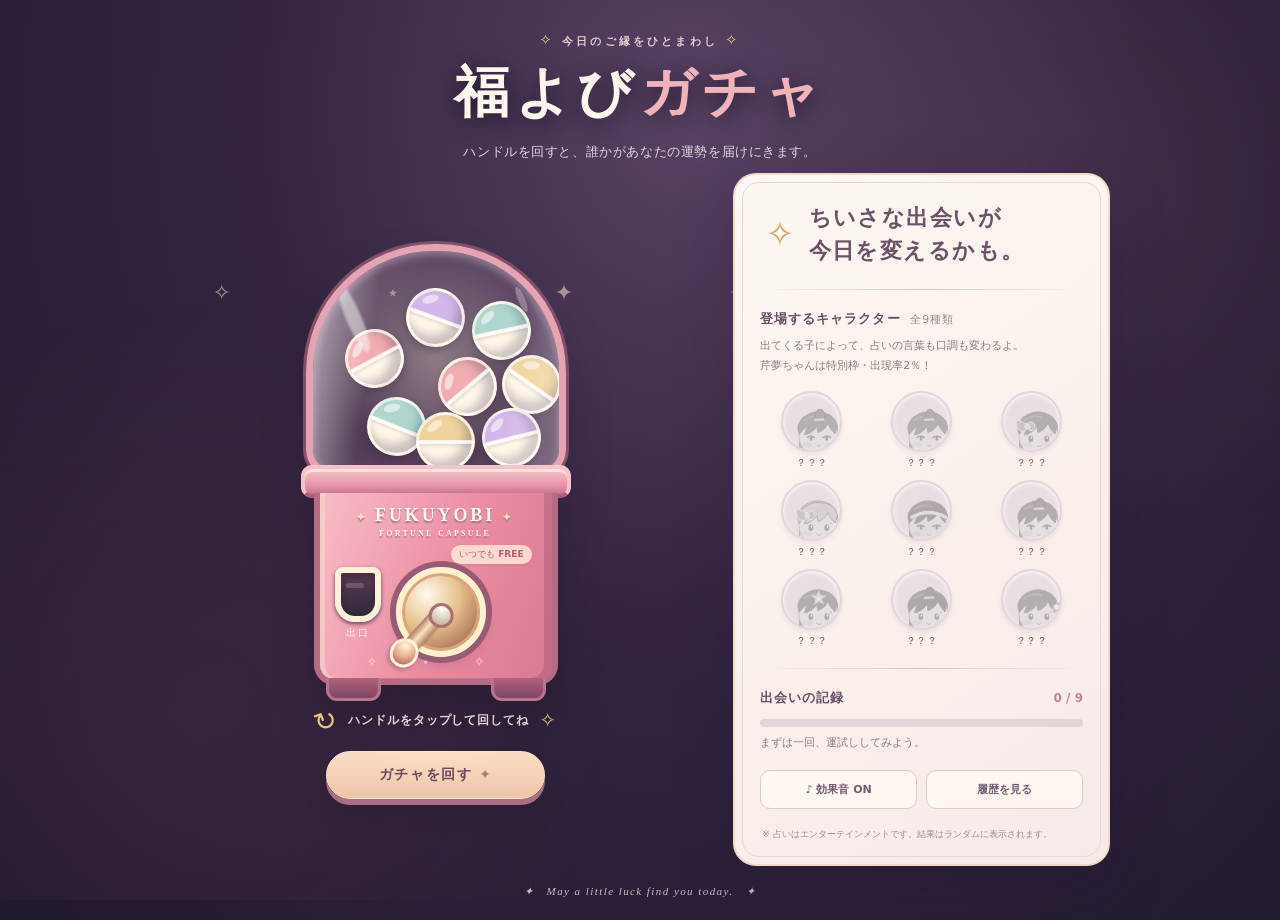
==== fortune-gacha/index.html @ 3b522fbc "Refine Serizawa and Saeki dialogue, and diversify song recommendations" ====
<!doctype html>
<html lang="ja">
<head>
  <meta charset="utf-8">
  <meta name="viewport" content="width=device-width, initial-scale=1, viewport-fit=cover">
  <meta name="theme-color" content="#251b36">
  <meta name="description" content="ハンドルを回して、SDキャラクターから今日の運勢を受け取るガチャ占い。">
  <title>福よびガチャ | SDキャラの占い</title>
  <link rel="stylesheet" href="styles.css?v=4">
  <script defer src="bundle.js?v=5"></script>
</head>
<body>
  <div class="page-glow" aria-hidden="true"></div>
  <main class="app">
    <header class="site-header">
      <p class="eyebrow"><span class="header-star">✧</span> 今日のご縁をひとまわし <span class="header-star">✧</span></p>
      <h1>福よび<span>ガチャ</span></h1>
      <p class="site-lead">ハンドルを回すと、誰かがあなたの運勢を届けにきます。</p>
    </header>

    <div class="game-grid">
      <section class="game-stage" aria-label="占いガチャマシン">
        <div class="stage-stars" aria-hidden="true">✧ <span>⋆</span> ✦ <span>✧</span></div>
        <div class="machine" id="machine">
          <div class="machine__dome">
            <div class="machine__glow"></div>
            <div class="small-capsules" aria-hidden="true">
              <span class="tiny-capsule" style="--x:13%;--y:36%;--turn:-28deg;--tone:#f2acb1;--delay:.02s"></span>
              <span class="tiny-capsule" style="--x:38%;--y:17%;--turn:20deg;--tone:#d3b7e8;--delay:.11s"></span>
              <span class="tiny-capsule" style="--x:65%;--y:23%;--turn:-12deg;--tone:#afd7cf;--delay:.21s"></span>
              <span class="tiny-capsule" style="--x:77%;--y:48%;--turn:35deg;--tone:#efd39c;--delay:.07s"></span>
              <span class="tiny-capsule" style="--x:51%;--y:49%;--turn:-40deg;--tone:#f2acb1;--delay:.17s"></span>
              <span class="tiny-capsule" style="--x:22%;--y:67%;--turn:22deg;--tone:#afd7cf;--delay:.15s"></span>
              <span class="tiny-capsule" style="--x:42%;--y:74%;--turn:0deg;--tone:#efd39c;--delay:.25s"></span>
              <span class="tiny-capsule" style="--x:69%;--y:72%;--turn:-14deg;--tone:#d3b7e8;--delay:.12s"></span>
            </div>
            <span class="glass-shine glass-shine--left"></span>
            <span class="glass-shine glass-shine--right"></span>
          </div>
          <div class="machine__rim"></div>
          <div class="machine__body">
            <div class="machine__brand"><span>✦</span> FUKUYOBI <span>✦</span><small>FORTUNE CAPSULE</small></div>
            <div class="machine__coin">いつでも <strong>FREE</strong></div>
            <button id="crank" class="crank" aria-label="ハンドルを回してガチャ占いをする" type="button">
              <span class="crank__plate"><span class="crank__arm"><span class="crank__knob"></span></span></span>
            </button>
            <div class="outlet" aria-hidden="true"><div class="outlet__dark"><span class="outlet__gleam"></span></div><span class="outlet__label">出口</span></div>
            <div class="machine__deco" aria-hidden="true">✧ ⋆ ✧</div>
          </div>
          <div class="machine__feet" aria-hidden="true"><span></span><span></span></div>
          <div class="falling-capsule" id="fallingCapsule" aria-hidden="true"><span></span></div>
        </div>
        <div class="spin-guidance" id="spinGuidance">
          <span class="guidance-arrow" aria-hidden="true">↻</span>
          <strong>ハンドルをタップして回してね</strong>
          <span class="guidance-spark" aria-hidden="true">✧</span>
        </div>
        <button type="button" class="primary-spin" id="spinButton">ガチャを回す <span>✦</span></button>
      </section>

      <aside class="side-panel" aria-label="占いガイド">
        <div class="panel-heading"><span>✧</span><p>ちいさな出会いが<br>今日を変えるかも。</p></div>
        <div class="panel-divider"></div>
        <h2>登場するキャラクター <span id="characterTotal">全9種類</span></h2>
        <p class="panel-note">出てくる子によって、占いの言葉も口調も変わるよ。<br>芹夢ちゃんは特別枠・出現率2％！</p>
        <div class="character-roster" id="characterRoster" aria-label="キャラクター一覧"></div>
        <div class="panel-divider"></div>
        <div class="collection-heading"><h2>出会いの記録</h2><span id="collectionCounter">0 / 9</span></div>
        <div class="collection-track" aria-hidden="true"><span id="collectionProgress"></span></div>
        <p class="collection-note" id="collectionNote">まずは一回、運試ししてみよう。</p>
        <div class="options-row">
          <button type="button" class="soft-button" id="toggleSound" aria-pressed="true">♪ 効果音 ON</button>
          <button type="button" class="soft-button" id="showHistory">履歴を見る</button>
        </div>
        <p class="fineprint">※ 占いはエンターテインメントです。結果はランダムに表示されます。</p>
      </aside>
    </div>
    <footer class="site-footer">✦ &nbsp; May a little luck find you today. &nbsp; ✦</footer>
  </main>

  <div class="overlay" id="resultOverlay" hidden>
    <div class="overlay-scrim" data-close="result"></div>
    <section class="result-card" role="dialog" aria-modal="true" aria-labelledby="resultTitle" tabindex="-1" id="resultDialog">
      <button type="button" class="close-button" id="closeResult" aria-label="占い結果を閉じる">×</button>
      <div class="capsule-phase" id="capsulePhase" aria-live="polite">
        <p class="result-eyebrow">✧ &nbsp; LUCKY CAPSULE &nbsp; ✧</p>
        <div class="giant-capsule" id="giantCapsule" aria-label="カプセルが開きます"><span class="giant-capsule__top"></span><span class="giant-capsule__bottom"></span><span class="giant-capsule__gloss"></span></div>
        <p class="capsule-message">どんな子が出てくるかな……？</p>
      </div>
      <div class="reading-phase" id="readingPhase" hidden>
        <p class="result-eyebrow">✧ &nbsp; YOU GOT A FORTUNE! &nbsp; ✧</p>
        <div class="result-avatar" id="resultAvatar" aria-hidden="true"></div>
        <p class="rarity-banner" id="rarityBanner" hidden>✦ &nbsp; SECRET RARE — 2% &nbsp; ✦</p>
        <p class="character-title" id="characterTitle"></p>
        <h2 class="character-name" id="resultTitle"></h2>
        <p class="reading-date" id="readingDate"></p>
        <div class="rank-line">今日の運勢は <strong class="fortune-rank" id="fortuneRank"></strong></div>
        <div class="fortune-detail-list">
          <div class="detail-section detail-section--main">
            <h3><span class="detail-number">01</span> 今日のあなたの運勢・総評</h3>
            <blockquote class="fortune-message" id="fortuneMessage"></blockquote>
          </div>
          <div class="detail-section">
            <h3><span class="detail-number">02</span> アドバイス</h3>
            <p class="detail-voice" id="fortuneAdvice"></p>
          </div>
          <div class="detail-section">
            <h3><span class="detail-number">03</span> ラッキーアイテム</h3>
            <strong class="detail-value" id="luckyItem"></strong>
            <p class="detail-voice" id="luckyItemLine"></p>
          </div>
          <div class="detail-section">
            <h3><span class="detail-number">04</span> ラッキーパーソン</h3>
            <strong class="detail-value" id="luckyPerson"></strong>
            <p class="detail-voice" id="luckyPersonLine"></p>
          </div>
          <div class="detail-section">
            <h3><span class="detail-number">05</span> ラッキーカラー</h3>
            <div class="color-detail"><span class="color-swatch" id="colorSwatch"></span><strong class="detail-value" id="luckyColor"></strong></div>
            <p class="detail-voice" id="luckyNote"></p>
          </div>
          <div class="detail-section detail-section--story">
            <h3><span class="detail-number">06</span> ラッキー創作ネタ</h3>
            <strong class="detail-value" id="creativePrompt"></strong>
            <p class="detail-voice" id="creativeLine" hidden></p>
            <div class="story-divider" aria-hidden="true"></div>
            <h3><span class="detail-number">07</span> ラッキーシチュエーション</h3>
            <strong class="detail-value" id="luckySituation"></strong>
            <p class="detail-voice" id="situationLine" hidden></p>
            <p class="detail-voice detail-voice--story" id="creativeSceneLine"></p>
          </div>
          <div class="detail-section detail-section--music">
            <h3><span class="detail-number">08</span> おすすめの楽曲</h3>
            <strong class="detail-value" id="songTitle"></strong>
            <p class="detail-voice" id="songLine"></p>
            <a class="youtube-link" id="songLink" href="https://www.youtube.com/" target="_blank" rel="noopener noreferrer">YouTubeでこの曲を聴く ↗</a>
            <div id="youtubePreview" class="youtube-preview">YouTubeの曲目を読み込んでいます…</div>
          </div>
        </div>
        <div class="result-buttons">
          <button type="button" id="readAloud" class="result-button result-button--light">♪ 全項目を読み上げ</button>
          <button type="button" id="shareResult" class="result-button result-button--light">↗ 結果をシェア</button>
        </div>
        <button type="button" id="spinAgain" class="result-button result-button--main">もう一回まわす &nbsp; ✦</button>
      </div>
    </section>
  </div>

  <div class="overlay" id="historyOverlay" hidden>
    <div class="overlay-scrim" data-close="history"></div>
    <section class="history-card" role="dialog" aria-modal="true" aria-labelledby="historyTitle" tabindex="-1" id="historyDialog">
      <button type="button" class="close-button" id="closeHistory" aria-label="履歴を閉じる">×</button>
      <p class="result-eyebrow">✧ &nbsp; MEMORIES &nbsp; ✧</p>
      <h2 id="historyTitle">出会いの記録</h2>
      <p class="history-subtitle">この端末に、直近30回の記録を保存します。各項目をもう一度見られます。</p>
      <div class="history-list" id="historyList"></div>
      <button type="button" class="clear-history" id="clearHistory">履歴と収集記録を消去する</button>
    </section>
  </div>
  <div class="toast" id="toast" role="status" aria-live="polite"></div>
</body>
</html>
---- fortune-gacha/styles.css ----
:root{
  --night:#251b36;--night-light:#473454;--ink:#433649;--plum:#674a72;
  --pink:#f3a8b2;--rose:#e78f9e;--gold:#e9c583;--cream:#fff8f0;
  --muted:#887b87;--shadow:0 22px 60px rgba(35,21,49,.22);
  font-family: "Hiragino Kaku Gothic ProN", "Yu Gothic", "Meiryo", system-ui, sans-serif;
}
*{box-sizing:border-box}
html{min-width:320px;scroll-behavior:smooth}
body{margin:0;min-height:100vh;color:var(--cream);background:radial-gradient(ellipse at 54% 12%,#584265 0,#32243f 46%,#21192f 100%);overflow-x:hidden}
button{font:inherit;cursor:pointer}
button:focus-visible{outline:3px solid #f6d78e;outline-offset:5px}
[hidden]{display:none!important}
.page-glow{position:fixed;inset:0;pointer-events:none;z-index:-1;background:radial-gradient(circle at 15% 80%,#71445a33,transparent 32%),radial-gradient(circle at 85% 20%,#c59bb015,transparent 29%)}
.app{width:min(100%,1020px);min-height:100vh;margin:0 auto;padding:31px 27px 22px;position:relative}
.site-header{text-align:center}
.eyebrow{font-size:11px;letter-spacing:.29em;color:#e8cbce;font-weight:700;margin:0 0 7px}
.header-star{color:var(--gold);font-size:15px}
h1{font-family:"Hiragino Mincho ProN","Yu Mincho","MS PMincho",serif;font-size:clamp(38px,6vw,55px);font-weight:700;letter-spacing:.11em;margin:0;text-shadow:0 4px 24px #1e1628}
h1 span{color:#f0b3b9}
.site-lead{margin:10px 0 4px;font-size:13px;letter-spacing:.045em;color:#e3d6df;line-height:1.9}
.game-grid{display:grid;grid-template-columns:minmax(340px,1.17fr) minmax(300px,.83fr);gap:32px;align-items:center;max-width:940px;margin:8px auto 0}
.game-stage{position:relative;display:flex;flex-direction:column;align-items:center;justify-content:center;min-width:0;isolation:isolate}
.stage-stars{position:absolute;inset:8% 8% auto;color:#e7c9ae;opacity:.65;font-size:22px;letter-spacing:74px;pointer-events:none;white-space:nowrap}
.stage-stars span{color:#f3aabb}
.machine{--machine-width:270px;position:relative;width:var(--machine-width);height:457px;margin-top:9px;filter:drop-shadow(0 23px 20px rgba(11,7,22,.24))}
.machine__dome{height:232px;width:260px;left:5px;top:0;position:absolute;border:7px solid #e5a4b4;border-radius:128px 128px 26px 26px;overflow:hidden;background:linear-gradient(115deg,#f1c5d95e 0%,#efc2d52e 35%,#bd8bac42 95%);box-shadow:inset 0 4px 8px #ffffff50,inset 0 -9px 17px #784f7440,0 0 0 3px #884e68}
.machine__dome:after{content:"";position:absolute;inset:0;background:linear-gradient(98deg,#fff8 0,transparent 26%,transparent 75%,#fff3 92%);pointer-events:none}
.machine__glow{position:absolute;inset:0;background:radial-gradient(circle at 50% 50%,#fff0db55,transparent 63%)}
.small-capsules{position:absolute;inset:0}
.tiny-capsule{position:absolute;left:var(--x);top:var(--y);width:59px;height:59px;border-radius:100%;overflow:hidden;transform:rotate(var(--turn));border:3px solid #fffbf0b8;box-shadow:inset -7px -7px 10px #3a295044,0 4px 7px #37213f4d;background:linear-gradient(to bottom,var(--tone) 0 49%,#fff7e7 50% 100%)}
.tiny-capsule:before{content:"";position:absolute;top:47%;left:0;right:0;border-top:4px solid #ffffffb5;box-shadow:0 2px 3px #3223371f}
.tiny-capsule:after{content:"";position:absolute;top:13%;left:13%;width:17px;height:8px;background:#fff8;border-radius:50%;transform:rotate(-35deg)}
.glass-shine{position:absolute;pointer-events:none;background:#fff7;transform:rotate(-23deg);border-radius:100%}
.glass-shine--left{height:75px;width:15px;top:29px;left:33px;filter:blur(1px)}
.glass-shine--right{height:27px;width:7px;top:35px;right:34px;opacity:.6}
.machine__rim{position:absolute;left:0;top:221px;width:270px;height:33px;border:4px solid #f5c3c9;border-bottom-color:#aa6078;border-radius:11px;background:linear-gradient(#f7c7c8,#e794aa 65%,#c4768d);box-shadow:inset 0 3px 0 #ffe3dd}
.machine__body{position:absolute;left:13px;top:249px;width:244px;height:192px;background:linear-gradient(110deg,#f8bdc6,#ed8fa4 52%,#d97892);border:6px solid #b56b83;border-top:0;border-radius:0 0 20px 20px;box-shadow:inset 5px 0 0 #f8d4d1a8,inset -8px -1px 0 #944d6959}
.machine__brand{position:absolute;top:12px;left:23px;width:185px;font-size:18px;letter-spacing:.16em;font-family:Georgia,serif;font-weight:700;text-align:center;color:#fffaf1;text-shadow:0 2px 1px #ab748c}
.machine__brand>span{font-size:11px;color:#f8e4bd}
.machine__brand small{display:block;font-size:8px;letter-spacing:.28em;margin-top:3px}
.machine__coin{position:absolute;top:52px;right:20px;color:#a86179;background:#fff0dfc9;border-radius:11px;padding:3px 8px;font-size:9px;box-shadow:0 2px 1px #a7678233}
.machine__coin strong{color:#b45f79}
.crank{width:102px;height:102px;position:absolute;left:70px;top:68px;border:0;background:none;border-radius:50%;padding:0;touch-action:manipulation;z-index:3}
.crank__plate{display:block;position:absolute;inset:6px;border-radius:50%;background:radial-gradient(circle at 32% 28%,#fff9ee,#e6c18d 42%,#b68462 72%,#9f6480);border:6px solid #fff1cd;box-shadow:0 0 0 6px #985b75,0 7px 13px #743d634a,inset 0 0 0 3px #d9a67e}
.crank__arm{position:absolute;left:calc(50% - 8px);top:calc(50% - 8px);height:72px;width:16px;transform-origin:50% 8px;transform:rotate(42deg);background:linear-gradient(90deg,#b0796a,#f8e4b9 50%,#bb806c);border-radius:9px;box-shadow:1px 3px 2px #613c4452}
.crank__arm:before{content:"";width:19px;height:19px;background:radial-gradient(circle at 30% 20%,white,#d0b8a2 75%);border:3px solid #ab6f71;border-radius:50%;position:absolute;top:-2px;left:-2px}
.crank__knob{position:absolute;bottom:-6px;left:-6px;width:28px;height:30px;background:radial-gradient(circle at 33% 24%,#fff6dd,#e8ae8b 48%,#ac6b6c 86%);border:3px solid #fff0d7;border-radius:50%;box-shadow:0 3px 4px #573e4e66}
.crank:hover .crank__plate,.crank:focus-visible .crank__plate{filter:brightness(1.09)}
.crank:disabled{cursor:progress;opacity:.8}
.outlet{position:absolute;top:74px;left:15px;width:46px;z-index:1}
.outlet__dark{position:relative;width:46px;height:55px;border:6px solid #fff0d9;border-radius:8px 8px 20px 20px;background:linear-gradient(#5b3b54,#30283b);box-shadow:0 2px 4px #753c60,inset 0 4px 6px #0004}
.outlet__gleam{position:absolute;width:18px;height:5px;top:10px;left:5px;background:#f5dbd533;border-radius:8px}
.outlet__label{display:block;margin-top:4px;text-align:center;font-size:10px;color:#fff6e1;letter-spacing:.2em}
.machine__deco{position:absolute;bottom:10px;left:9px;right:9px;text-align:center;font-size:13px;letter-spacing:20px;color:#fee7ca}
.machine__feet{position:absolute;left:25px;right:25px;bottom:0;display:flex;justify-content:space-between}
.machine__feet span{width:55px;height:23px;border-radius:0 0 11px 11px;background:linear-gradient(#b3627d,#7d4666);border:3px solid #b8758e;border-top:0}
.falling-capsule{display:none;position:absolute;top:320px;left:44px;width:53px;height:53px;border-radius:50%;overflow:hidden;z-index:7;border:3px solid #fff7e9;box-shadow:0 5px 10px #422b3f73;background:linear-gradient(to bottom,#c7a8de 0 49%,#fff9f0 50% 100%)}
.falling-capsule>span{position:absolute;top:47%;width:100%;border-top:4px solid #fff}
.machine.is-spinning .machine__body{animation:machineShake .15s linear infinite alternate}
.machine.is-spinning .tiny-capsule{animation:ballShake .20s ease-in-out infinite alternate;animation-delay:var(--delay)}
.machine.is-spinning .crank__arm{animation:handleTurn .85s linear infinite}
.machine.is-spinning .falling-capsule{display:block;animation:capsuleDrop 1.1s .5s forwards}
.spin-guidance{display:flex;align-items:center;gap:10px;justify-content:center;flex-wrap:wrap;color:#fce9e7;font-size:12px;margin-top:4px;letter-spacing:.08em;text-align:center}
.guidance-arrow{font-size:27px;color:#e9c583;transform:rotate(-20deg)}
.guidance-spark{font-size:20px;color:#e9c583}
.primary-spin{margin:15px 0 5px;min-width:219px;border:1px solid #fee5c6;border-radius:999px;background:linear-gradient(#fbdfc5,#eec4aa);box-shadow:0 6px 0 #a96e83,0 12px 20px #27192759;color:#6d465c;padding:14px 25px;font-weight:800;letter-spacing:.12em;font-size:14px;transition:transform .15s,box-shadow .15s}
.primary-spin:hover{transform:translateY(2px);box-shadow:0 4px 0 #a96e83,0 9px 15px #27192759}
.primary-spin:active{transform:translateY(6px);box-shadow:0 0 0 #a96e83}
.primary-spin:disabled{opacity:.6;cursor:wait}
.primary-spin span{color:#af7683}
.side-panel{background:linear-gradient(145deg,#fdf8f1,#f6eae8);color:var(--ink);border:2px solid #f3d9ca;border-radius:23px;padding:24px 25px 21px;box-shadow:var(--shadow);position:relative}
.side-panel:before{content:"";position:absolute;inset:7px;border:1px solid #e9d7d5;border-radius:17px;pointer-events:none}
.panel-heading{display:flex;gap:14px;align-items:center;padding:2px 5px}
.panel-heading>span{font-size:35px;color:#d6a669}
.panel-heading p{font-family:"Hiragino Mincho ProN","Yu Mincho",serif;font-size:22px;letter-spacing:.065em;line-height:1.5;margin:0;color:#6b5269;font-weight:600}
.panel-divider{height:1px;background:linear-gradient(90deg,transparent,#dbc2c3,transparent);margin:20px 0}
.side-panel h2{font-size:13px;letter-spacing:.08em;margin:0;color:#684f67}
.side-panel h2 span{font-weight:500;color:#9e8792;font-size:11px;margin-left:4px}
.panel-note{font-size:11px;line-height:1.85;color:#8c7c85;margin:8px 0 15px}
.character-roster{display:grid;grid-template-columns:repeat(3,minmax(0,1fr));gap:10px 7px}
.roster-card{min-width:0;display:flex;align-items:center;flex-direction:column;text-align:center;gap:4px}
.roster-portrait{position:relative;display:grid;place-items:center;width:61px;height:61px;border-radius:50%;background:radial-gradient(circle at 38% 24%,#fff,#eee4ee);border:2px solid #e7d5dc;box-shadow:inset 0 1px 4px #fff,0 3px 4px #aa829422;overflow:hidden}
.roster-portrait svg{width:71px;height:80px;transform:translateY(9px)}
.roster-portrait img{width:100%;height:100%;object-fit:contain}
.roster-portrait.is-locked{background:#e8dfe3}
.roster-portrait.is-locked svg,.roster-portrait.is-locked img{filter:grayscale(1);opacity:.38}
.roster-name{font-size:10px;color:#6e5666;letter-spacing:.02em}
.roster-card .star-dot{position:absolute;bottom:-1px;right:1px;color:#d29c58;filter:drop-shadow(0 1px 1px #fff)}
.collection-heading{display:flex;align-items:center;justify-content:space-between}
.collection-heading>span{font-size:12px;font-weight:800;color:#c08690}
.collection-track{height:8px;background:#e4d4d8;border-radius:20px;margin-top:12px;overflow:hidden}
.collection-track>span{display:block;height:100%;width:0;background:linear-gradient(90deg,#df9caa,#e9bf7b);border-radius:20px;transition:width .5s}
.collection-note{min-height:18px;margin:7px 0 18px;font-size:11px;color:#8b7b87;line-height:1.6}
.options-row{display:flex;gap:9px}
.soft-button{flex:1;min-width:0;font-size:11px;font-weight:700;white-space:nowrap;color:#735b73;background:#fff8f1;border:1px solid #ddc8cf;border-radius:10px;padding:11px 4px;transition:background .2s}
.soft-button:hover{background:#f5dfe5}
.fineprint{font-size:9px;line-height:1.8;color:#988c91;margin:17px 2px 0}
.site-footer{text-align:center;font-family:Georgia,serif;font-style:italic;font-size:11px;letter-spacing:.13em;color:#d1b9c6;padding-top:19px}
.overlay{position:fixed;z-index:50;inset:0;display:grid;place-items:center;padding:max(16px,env(safe-area-inset-top)) 14px max(16px,env(safe-area-inset-bottom));overflow-y:auto}
.overlay-scrim{position:fixed;inset:0;background:#191222c9;backdrop-filter:blur(9px)}
.result-card,.history-card{position:relative;z-index:1;align-self:center;background:radial-gradient(circle at 50% 0,#fffaf4,#f9eae9 80%);border:2px solid #ead7c3;box-shadow:0 28px 90px #130d209e;color:#544254;border-radius:26px;max-width:420px;width:100%;max-height:calc(100vh - 32px);overflow-y:auto;text-align:center;padding:24px 24px 22px}
.result-card:before,.history-card:before{content:"";position:absolute;inset:7px;border:1px solid #ead1cd;border-radius:19px;pointer-events:none}
.close-button{position:sticky;top:0;display:grid;place-items:center;margin:0 0 -25px auto;z-index:10;width:32px;height:32px;border-radius:50%;border:1px solid #e3cdd1;background:#fff9f6;color:#977d90;font-size:23px;line-height:1}
.close-button:hover{background:#f6dce3}
.result-eyebrow{font-family:Georgia,serif;color:#bf8c9b;font-size:10px;letter-spacing:.19em;margin:8px 0 15px;font-weight:700}
.capsule-phase{padding:30px 0 35px;min-height:330px}
.giant-capsule{height:165px;width:165px;position:relative;margin:35px auto 28px;filter:drop-shadow(0 13px 13px #6d446b45);animation:capsuleHover 1.3s ease-in-out infinite alternate}
.giant-capsule__top,.giant-capsule__bottom{position:absolute;left:0;width:100%;height:50%;overflow:hidden;border:5px solid #fff8eb;box-shadow:inset -14px 2px 17px #66446c30}
.giant-capsule__top{top:0;border-radius:100px 100px 5px 5px;background:linear-gradient(130deg,#fff1fa 0,#bd98d0 45%,#a276bc 100%);border-bottom:2px solid #7f5795}
.giant-capsule__bottom{bottom:0;border-radius:5px 5px 100px 100px;background:linear-gradient(115deg,#fff,#f8e9e6 70%,#e2cad9);border-top:2px solid #7f5795}
.giant-capsule__gloss{position:absolute;top:18px;left:24px;width:25px;height:40px;background:#fff6;border-radius:50%;transform:rotate(33deg)}
.giant-capsule.is-opening{animation:none}
.giant-capsule.is-opening .giant-capsule__top{animation:capTop .54s forwards}
.giant-capsule.is-opening .giant-capsule__bottom{animation:capBottom .54s forwards}
.giant-capsule.is-opening .giant-capsule__gloss{opacity:0}
.capsule-message{font-size:14px;letter-spacing:.05em;color:#806779}
.reading-phase{animation:phaseAppear .45s both}
.result-avatar{width:176px;height:172px;margin:0 auto 1px;display:grid;place-items:center;position:relative}
.result-avatar:before{content:"";width:153px;height:153px;position:absolute;border-radius:50%;background:radial-gradient(circle,#fff,#f7dee9 80%);border:2px solid #f0d6d4;box-shadow:0 0 0 6px #fff9f5}
.result-avatar:after{content:"✧　✦　✧";position:absolute;inset:12px -28px auto;color:#cba2af;font-size:18px;letter-spacing:25px;z-index:1;pointer-events:none}
.result-avatar svg{position:relative;z-index:2;width:188px;height:188px;animation:avatarPop .7s .12s cubic-bezier(.2,1.3,.4,1) both}
.result-avatar img{position:relative;z-index:2;width:100%;height:100%;object-fit:contain;animation:avatarPop .7s .12s cubic-bezier(.2,1.3,.4,1) both}
.character-title{color:#bd8194;font-size:10px;letter-spacing:.18em;margin:8px 0 0}
.character-name{font-family:"Hiragino Mincho ProN","Yu Mincho",serif;color:#674766;font-size:25px;margin:3px 0 13px;letter-spacing:.09em}
.rank-line{display:flex;justify-content:center;align-items:center;gap:12px;color:#857380;font-size:12px}
.fortune-rank{color:#b57b5d;font-family:"Hiragino Mincho ProN","Yu Mincho",serif;font-size:29px;line-height:1.3;text-shadow:0 1px #fff}
.fortune-message{position:relative;margin:18px auto 16px;padding:17px 19px;background:#fffdfaf5;border:1px solid #efdada;border-radius:15px;line-height:1.9;font-size:13px;font-weight:600;min-height:83px;text-align:left;box-shadow:0 5px 12px #6f4e6a0b}
.fortune-message:before{content:"";position:absolute;top:-8px;left:calc(50% - 8px);width:15px;height:15px;background:#fffdfa;border-left:1px solid #efdada;border-top:1px solid #efdada;transform:rotate(45deg)}
.lucky-grid{display:grid;grid-template-columns:1fr 1fr;gap:10px;margin:0 auto 14px}
.lucky-grid>div{background:#f5e9e7;border-radius:11px;padding:11px 4px}
.lucky-grid span,.lucky-grid strong{display:block}
.lucky-grid span{font-size:10px;color:#a38b98;margin-bottom:4px}
.lucky-grid strong{font-size:12px;color:#76556f}
.result-buttons{display:grid;grid-template-columns:1fr 1fr;gap:9px}
.result-button{border-radius:11px;min-height:43px;padding:11px 8px;font-weight:800;font-size:12px;letter-spacing:.02em}
.result-button--light{border:1px solid #dbc3ca;background:#fff9f4;color:#87677d}
.result-button--light:hover{background:#f4e4e8}
.result-button--main{display:block;width:100%;margin:10px 0 0;border:0;background:linear-gradient(90deg,#d789a1,#a987b6);box-shadow:0 4px 0 #b0a1ad66;color:#fff;font-size:14px;padding:14px}
.result-button--main:hover{filter:brightness(1.05)}
.history-card{text-align:left;max-height:min(650px,calc(100vh - 32px))}
.history-card .result-eyebrow{text-align:center}
.history-card h2{font-family:"Hiragino Mincho ProN","Yu Mincho",serif;font-size:24px;margin:0 0 6px;text-align:center}
.history-subtitle{font-size:11px;color:#a28e99;text-align:center;margin:0 0 17px;line-height:1.7}
.history-list{max-height:350px;overflow-y:auto;display:flex;flex-direction:column;gap:8px}
.history-entry{display:flex;align-items:center;gap:10px;padding:10px;border:1px solid #ead5d6;background:#fffaf5;border-radius:12px}
.history-entry__emoji{font-size:24px;width:41px;height:41px;border-radius:50%;background:#f2e5e7;display:grid;place-items:center}
.history-entry__main{flex:1;min-width:0}
.history-entry__main strong{display:block;font-size:12px;color:#72536f}
.history-entry__main small{display:block;font-size:10px;color:#a1919b;margin-top:3px}
.history-entry__rank{font-size:17px;color:#bb8499;font-family:"Yu Mincho",serif;font-weight:700}
.history-empty{text-align:center;color:#a18c99;font-size:12px;padding:28px 0}
.clear-history{border:0;background:none;text-decoration:underline;color:#aa8d9c;font-size:11px;margin:21px auto 1px;display:block}
.toast{position:fixed;bottom:20px;left:50%;transform:translate(-50%,18px);background:#fef7f3;color:#674e64;box-shadow:0 9px 30px #0005;border-radius:999px;padding:12px 23px;font-size:12px;opacity:0;pointer-events:none;z-index:80;transition:opacity .2s,transform .2s;white-space:nowrap;max-width:calc(100vw - 20px)}
.toast.show{opacity:1;transform:translate(-50%,0)}
@keyframes handleTurn{to{transform:rotate(402deg)}}
@keyframes machineShake{from{transform:translateX(-1px)}to{transform:translateX(1px)}}
@keyframes ballShake{from{transform:translateY(-5px) rotate(calc(var(--turn) - 16deg))}to{transform:translateY(5px) rotate(calc(var(--turn) + 18deg))}}
@keyframes capsuleDrop{0%,28%{transform:translate(0,0) scale(.2);opacity:0}35%{opacity:1}65%{transform:translate(-2px,89px) scale(1)}80%{transform:translate(0,75px) scale(1)}100%{transform:translate(0,89px) scale(1);opacity:0}}
@keyframes capsuleHover{to{transform:translateY(-9px)}}
@keyframes capTop{to{transform:translate(-25px,-90px) rotate(-30deg);opacity:0}}
@keyframes capBottom{to{transform:translate(25px,90px) rotate(28deg);opacity:0}}
@keyframes phaseAppear{from{opacity:0;transform:translateY(17px)}to{opacity:1;transform:translateY(0)}}
@keyframes avatarPop{from{opacity:0;transform:translateY(34px) scale(.55)}to{opacity:1;transform:translateY(0) scale(1)}}
@media(max-width:740px){
  .app{padding:25px 14px 23px}
  .site-lead{font-size:12px;padding:0 9px}
  .game-grid{display:flex;flex-direction:column;gap:24px;margin:13px auto 0}
  .machine{margin-top:0}
  .side-panel{width:min(100%,400px);padding:22px 23px}
  .stage-stars{top:15px;inset-inline:0;letter-spacing:45px;text-align:center}
  .site-footer{margin-top:10px}
}
@media(max-width:380px){
  h1{font-size:36px}
  .machine{transform:scale(.89);transform-origin:top center;margin-bottom:-49px}
  .spin-guidance{font-size:11px}
  .result-card{padding:18px 17px 18px}
  .result-avatar{height:145px}
  .result-avatar svg{height:155px;width:155px}
  .result-avatar:before{width:134px;height:134px}
  .fortune-message{padding:14px;font-size:12px}
}
@media(prefers-reduced-motion:reduce){
  *,*:before,*:after{animation-duration:.01ms!important;animation-iteration-count:1!important;transition-duration:.01ms!important}
}
/* 文字装飾がスマホ画面の外へはみ出さないようにする */
@media(max-width:740px){.stage-stars{width:100%;overflow:hidden;letter-spacing:32px}}

/* 履歴欄にも京都アイコンのキャラクター画像を表示 */
.history-entry__emoji img{display:block;width:100%;height:100%;object-fit:contain}
/* 8項目の今日の運勢 */
.reading-date{font-size:11px;color:#987e85;margin:4px auto 8px}
.fortune-detail-list{text-align:left;display:grid;gap:10px;margin:16px 0 20px}
.detail-section{background:#fffdf9ee;border:1px solid #eadbdb;border-radius:15px;padding:13px 15px;box-shadow:0 2px 8px #54385609}
.detail-section h3{display:flex;align-items:center;gap:8px;margin:0 0 10px;font-size:12px;color:#947285;letter-spacing:.03em}
.detail-number{display:grid;place-items:center;flex:0 0 22px;height:22px;border-radius:50%;background:#ead6e1;color:#7c5476;font-family:ui-sans-serif,system-ui;font-size:10px}
.fortune-detail-list .fortune-message{margin:0;min-height:auto;padding:0;border:0;box-shadow:none;background:transparent;border-radius:0;line-height:1.9;font-size:13px}
.fortune-detail-list .fortune-message:before{display:none}
.detail-section--main{border-color:#eacfcf;background:#fff8f4}
.detail-value{display:block;color:#5b4355;font-size:13px;line-height:1.7;font-weight:700}
.detail-voice{margin:6px 0 0;color:#725e6b;font-size:12px;line-height:1.8}
.color-detail{display:flex;align-items:center;gap:10px}
.color-swatch{display:inline-block;width:28px;height:28px;border:2px solid #fff;border-radius:50%;box-shadow:0 0 0 1px #cdbcc4,0 2px 8px #7b607a30;flex:none}
.youtube-link{display:inline-block;border-radius:30px;background:#b74a62;color:#fff;text-decoration:none;font-weight:bold;padding:10px 17px;margin-top:12px;font-size:12px;box-shadow:0 3px 8px #b74a6230}
.youtube-link:hover{background:#a63e55}
.youtube-link:focus-visible{outline:3px solid #6b6bb8;outline-offset:3px}
.rarity-banner{display:inline-block;font-size:11px;font-weight:800;color:#a37a23;border:1px solid #deb759;background:linear-gradient(120deg,#fff8d9,#fceac0,#fff4d0);padding:4px 16px;border-radius:40px;letter-spacing:.11em;box-shadow:0 1px 9px #eebf5c61}
.result-card.is-secret-rare{border-color:#d8b15b;background:radial-gradient(circle at 50% 0,#fff4cd,#fff5e8 35%,#f9e8ea 82%);box-shadow:0 28px 90px #130d209e,0 0 35px #e4b75477}
.is-secret-rare .result-avatar:before{background:radial-gradient(circle,#fffce9,#f8dfab);border-color:#e9bc59;box-shadow:0 0 0 6px #fff8e3,0 0 30px #f7d673aa}
.is-secret-rare .result-avatar:after{content:'✦　★　✦';color:#d5aa39;animation:rareSparkle 1.2s ease-in-out infinite alternate}
@keyframes rareSparkle{from{opacity:.5;transform:scale(.95)}to{opacity:1;transform:scale(1.1)}}
.roster-rarity{font-size:8px;line-height:1.2;color:#b98925;font-weight:700;letter-spacing:.03em}
.roster-card--rare .roster-portrait:not(.is-locked){border-color:#e4bf65;background:radial-gradient(circle,#fffbeb,#f1dc9c)}
.history-entry--clickable{cursor:pointer;transition:background .18s}
.history-entry--clickable:hover,.history-entry--clickable:focus-visible{background:#f4e4ec;outline:2px solid #dbb7ce;outline-offset:2px}
@media(max-width:480px){.detail-section{padding:12px 12px}.fortune-detail-list{gap:8px}.detail-section h3{font-size:11px}.detail-voice{font-size:11px}.fortune-detail-list .fortune-message{font-size:12px}}
@media(prefers-reduced-motion:reduce){.is-secret-rare .result-avatar:after{animation:none}}

/* 創作ネタとシチュエーションは、一つの会話として表示する */
.detail-section--story{background:#fffbf8;border-color:#eacfcf}
.story-divider{height:1px;margin:14px 0;background:#eadcdc}
.detail-voice--story{margin-top:13px;padding:12px 13px;border-radius:11px;background:#f8f0f1;color:#6b4c63;line-height:1.9}


/* v4: カプセルは結果画面で一度だけ出現。抽選ごとに異なる色になる。 */
.machine.is-spinning .falling-capsule{display:none!important}
.giant-capsule__top{background:linear-gradient(130deg,#fff9f8 0,var(--capsule-light,#e5d4ff) 28%,var(--capsule-dark,#a287d4) 100%);border-bottom-color:var(--capsule-rim,#7657a7)}
.giant-capsule__bottom{border-top-color:var(--capsule-rim,#7657a7);background:linear-gradient(115deg,#fffdf7,#fdf1ea 65%,var(--capsule-light,#e5d4ff))}
.giant-capsule:not(.is-opening){animation:capsuleArrive .55s cubic-bezier(.22,1.4,.42,1) both}
@keyframes capsuleArrive{from{opacity:0;transform:translateY(-42px) scale(.5) rotate(-15deg)}to{opacity:1;transform:translateY(0) scale(1) rotate(0)}}
.youtube-preview{margin-top:13px;min-height:200px;display:flex;align-items:center;justify-content:center;background:#f7eaf1;border:1px solid #ead7e2;border-radius:12px;color:#8e7384;font-size:12px;text-align:center;overflow:hidden}
.youtube-preview iframe{display:block;max-width:100%;width:100%;min-height:200px;aspect-ratio:16/10;border:0}
@media (prefers-reduced-motion:reduce){.giant-capsule:not(.is-opening){animation:none}}
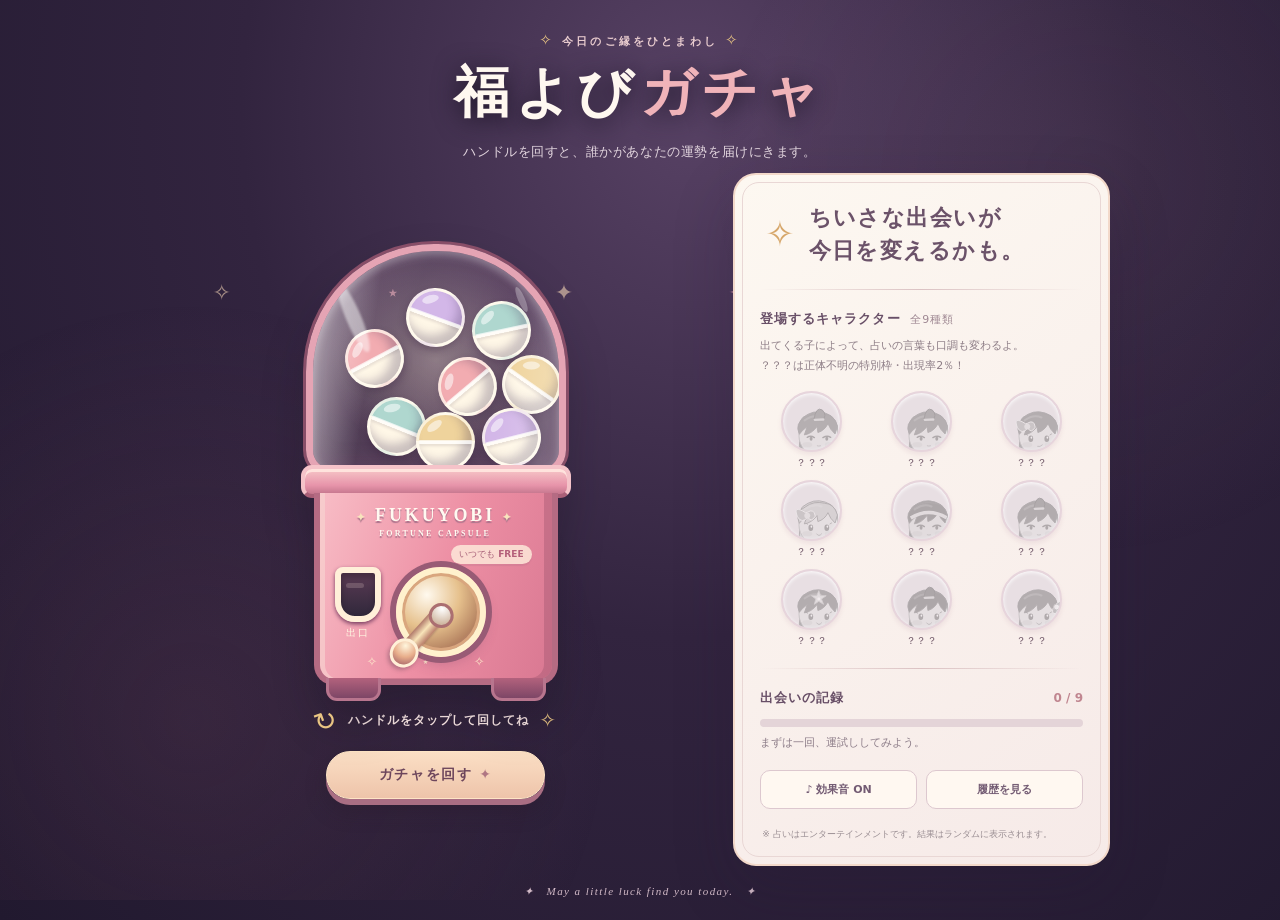
==== commit 6d93fc15: "Conceal secret character as question marks and reload new conversation pack" ====
--- a/fortune-gacha/index.html
+++ b/fortune-gacha/index.html
@@ -7,7 +7,7 @@
   <meta name="description" content="ハンドルを回して、SDキャラクターから今日の運勢を受け取るガチャ占い。">
   <title>福よびガチャ | SDキャラの占い</title>
   <link rel="stylesheet" href="styles.css?v=4">
-  <script defer src="bundle.js?v=5"></script>
+  <script defer src="bundle.js?v=8"></script>
 </head>
 <body>
   <div class="page-glow" aria-hidden="true"></div>
@@ -62,7 +62,7 @@
         <div class="panel-heading"><span>✧</span><p>ちいさな出会いが<br>今日を変えるかも。</p></div>
         <div class="panel-divider"></div>
         <h2>登場するキャラクター <span id="characterTotal">全9種類</span></h2>
-        <p class="panel-note">出てくる子によって、占いの言葉も口調も変わるよ。<br>芹夢ちゃんは特別枠・出現率2％！</p>
+        <p class="panel-note">出てくる子によって、占いの言葉も口調も変わるよ。<br>？？？は正体不明の特別枠・出現率2％！</p>
         <div class="character-roster" id="characterRoster" aria-label="キャラクター一覧"></div>
         <div class="panel-divider"></div>
         <div class="collection-heading"><h2>出会いの記録</h2><span id="collectionCounter">0 / 9</span></div>
@@ -97,40 +97,36 @@
         <div class="rank-line">今日の運勢は <strong class="fortune-rank" id="fortuneRank"></strong></div>
         <div class="fortune-detail-list">
           <div class="detail-section detail-section--main">
-            <h3><span class="detail-number">01</span> 今日のあなたの運勢・総評</h3>
-            <blockquote class="fortune-message" id="fortuneMessage"></blockquote>
+            <h3><span class="detail-number">01</span> 今日の運勢とアドバイス</h3>
+            <blockquote class="fortune-message"><span id="fortuneMessage"></span> <span id="fortuneAdvice"></span></blockquote>
           </div>
           <div class="detail-section">
-            <h3><span class="detail-number">02</span> アドバイス</h3>
-            <p class="detail-voice" id="fortuneAdvice"></p>
-          </div>
-          <div class="detail-section">
-            <h3><span class="detail-number">03</span> ラッキーアイテム</h3>
+            <h3><span class="detail-number">02</span> ラッキーアイテム</h3>
             <strong class="detail-value" id="luckyItem"></strong>
             <p class="detail-voice" id="luckyItemLine"></p>
           </div>
           <div class="detail-section">
-            <h3><span class="detail-number">04</span> ラッキーパーソン</h3>
+            <h3><span class="detail-number">03</span> ラッキーパーソン</h3>
             <strong class="detail-value" id="luckyPerson"></strong>
             <p class="detail-voice" id="luckyPersonLine"></p>
           </div>
           <div class="detail-section">
-            <h3><span class="detail-number">05</span> ラッキーカラー</h3>
+            <h3><span class="detail-number">04</span> ラッキーカラー</h3>
             <div class="color-detail"><span class="color-swatch" id="colorSwatch"></span><strong class="detail-value" id="luckyColor"></strong></div>
             <p class="detail-voice" id="luckyNote"></p>
           </div>
           <div class="detail-section detail-section--story">
-            <h3><span class="detail-number">06</span> ラッキー創作ネタ</h3>
+            <h3><span class="detail-number">05</span> ラッキー創作ネタ</h3>
             <strong class="detail-value" id="creativePrompt"></strong>
             <p class="detail-voice" id="creativeLine" hidden></p>
             <div class="story-divider" aria-hidden="true"></div>
-            <h3><span class="detail-number">07</span> ラッキーシチュエーション</h3>
+            <h3><span class="detail-number">06</span> ラッキーシチュエーション</h3>
             <strong class="detail-value" id="luckySituation"></strong>
             <p class="detail-voice" id="situationLine" hidden></p>
             <p class="detail-voice detail-voice--story" id="creativeSceneLine"></p>
           </div>
           <div class="detail-section detail-section--music">
-            <h3><span class="detail-number">08</span> おすすめの楽曲</h3>
+            <h3><span class="detail-number">07</span> おすすめの楽曲</h3>
             <strong class="detail-value" id="songTitle"></strong>
             <p class="detail-voice" id="songLine"></p>
             <a class="youtube-link" id="songLink" href="https://www.youtube.com/" target="_blank" rel="noopener noreferrer">YouTubeでこの曲を聴く ↗</a>
